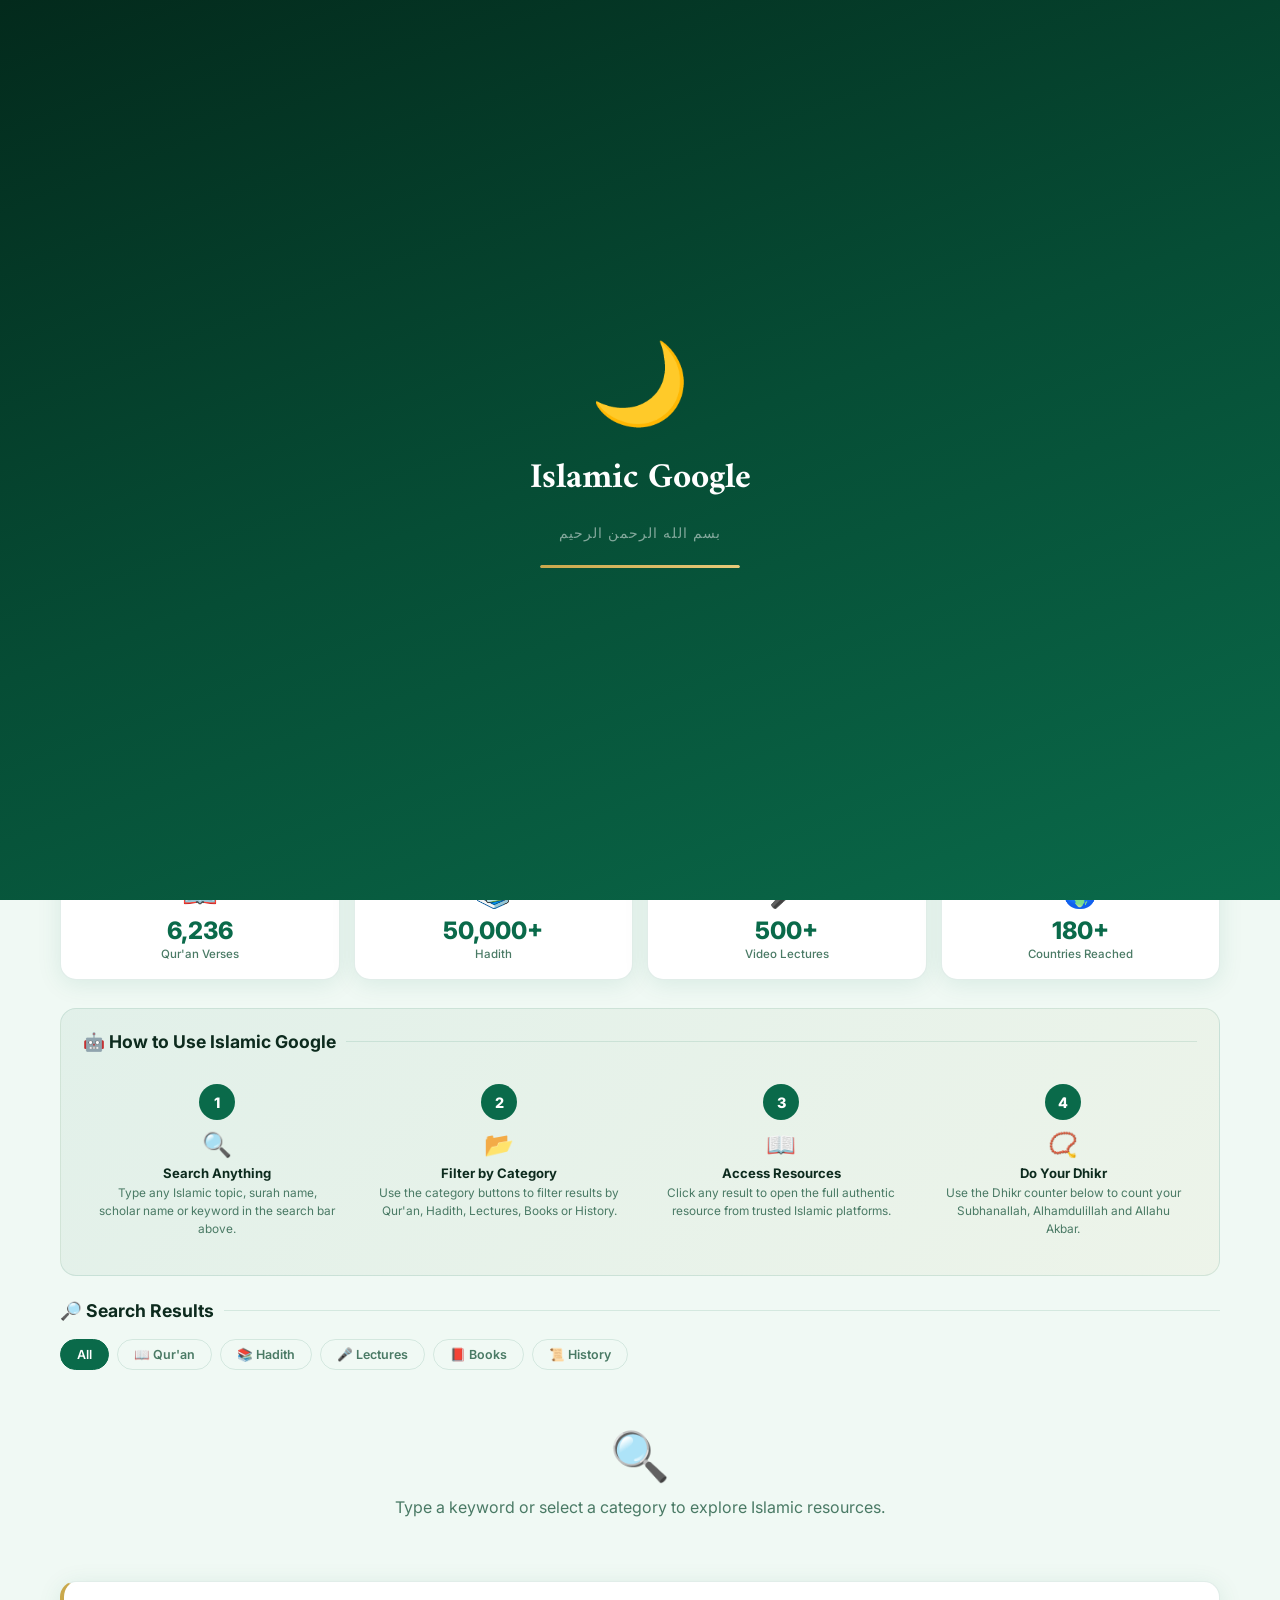
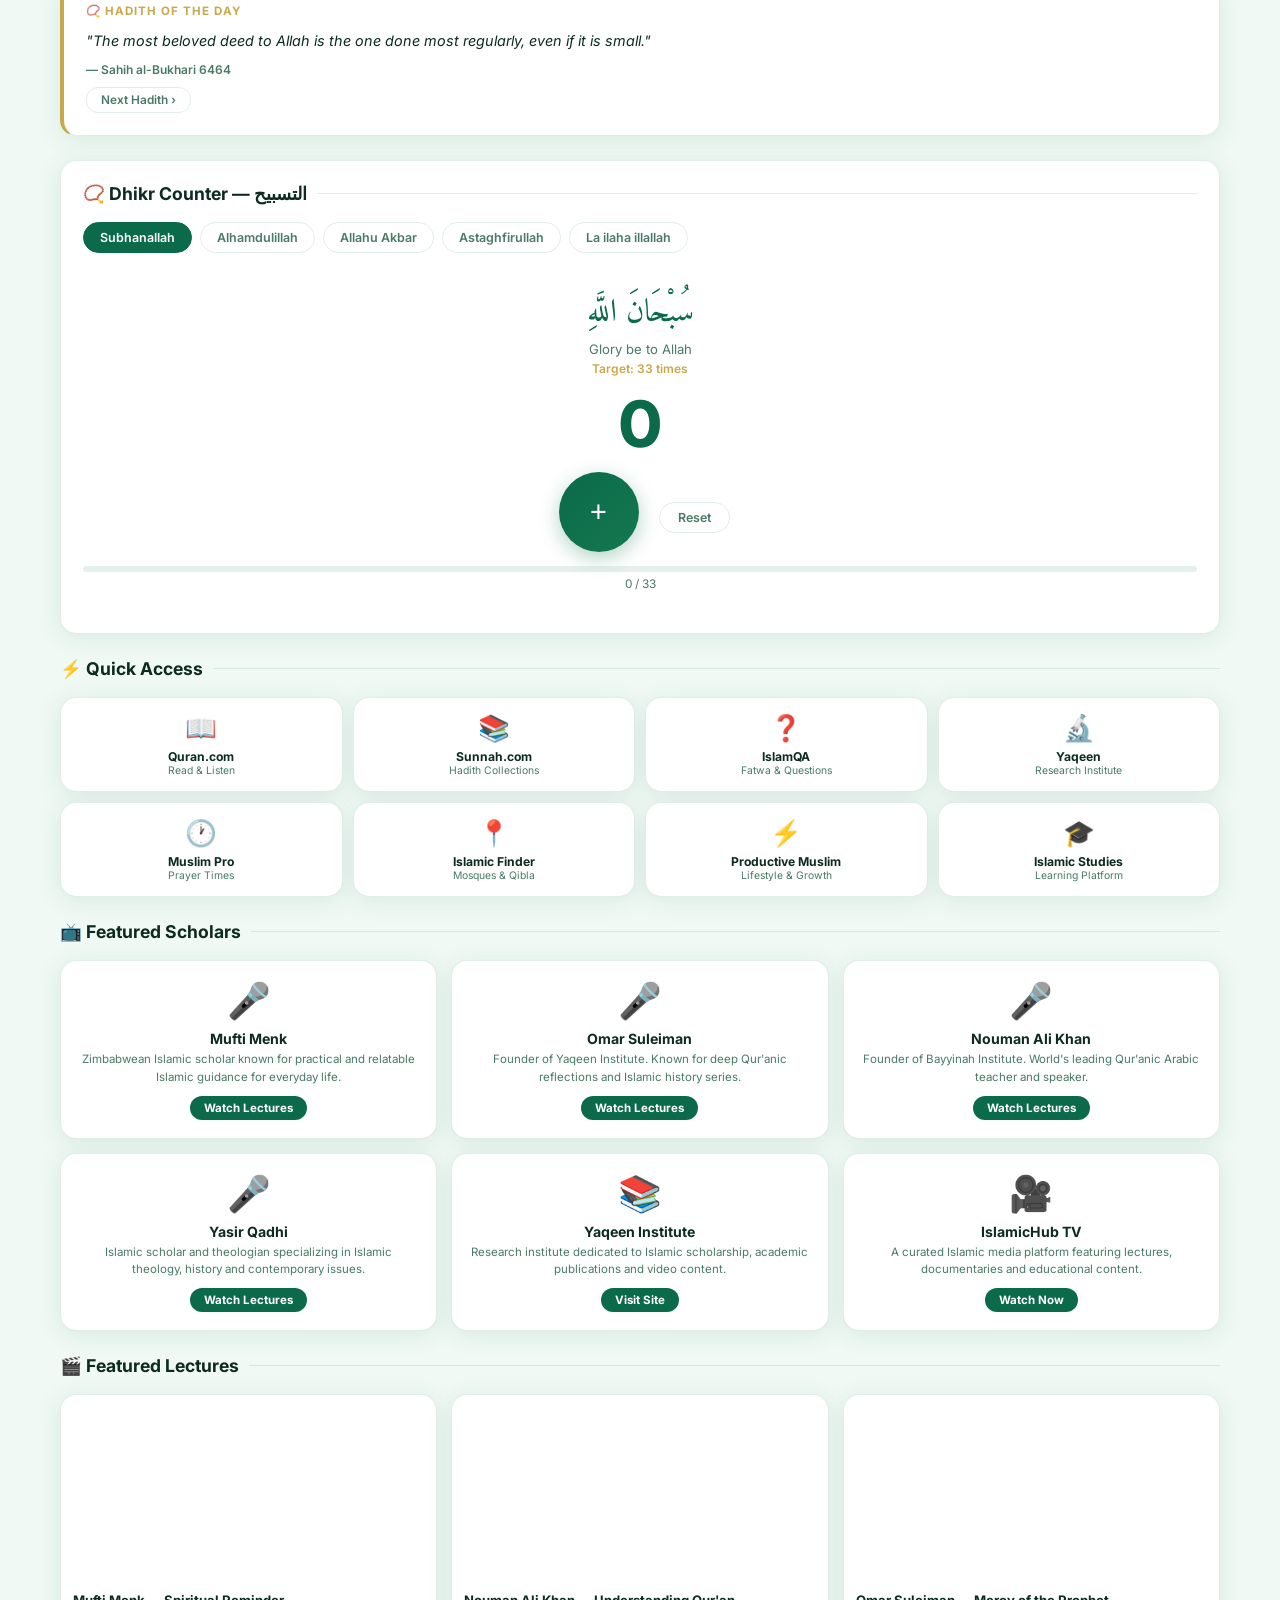
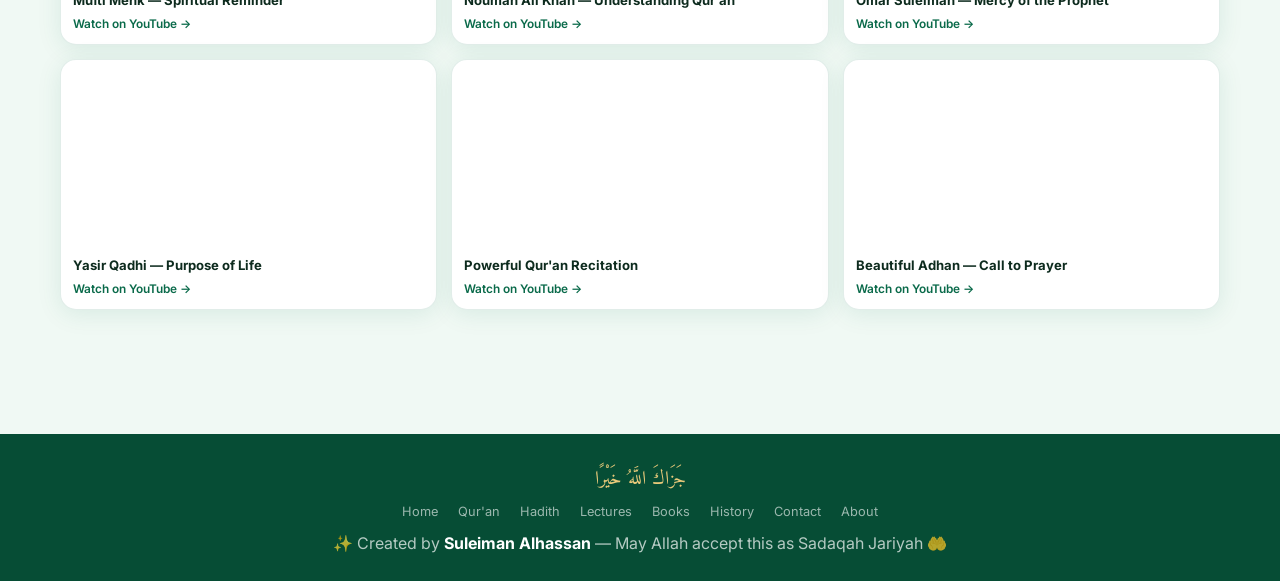
==== index.html @ 16d264bc "Add files via upload" ====
<!DOCTYPE html>
<html lang="en">
<head>
  <meta charset="UTF-8"/>
  <meta name="viewport" content="width=device-width,initial-scale=1"/>
  <title>Islamic Google — Gateway to Islamic Knowledge</title>
  <meta name="description" content="Your premium Islamic search engine. Search Qur'an, Hadith, lectures, books and authentic Islamic resources. Daily Ayah, Dhikr counter and prayer times."/>
  <meta property="og:title" content="Islamic Google — Gateway to Islamic Knowledge"/>
  <meta property="og:description" content="Premium Islamic search engine — Qur'an, Hadith, Lectures, Books, Daily Ayah & Dhikr Counter."/>
  <meta property="og:type" content="website"/>
  <meta name="theme-color" content="#0a6a4a"/>
  <link rel="manifest" href="manifest.json"/>
  <link rel="stylesheet" href="styles.css"/>
  <link rel="stylesheet" href="https://cdnjs.cloudflare.com/ajax/libs/font-awesome/6.5.0/css/all.min.css"/>
</head>
<body>

<!-- SPLASH -->
<div id="splash">
  <div class="splash-moon">🌙</div>
  <div class="splash-title">Islamic Google</div>
  <div class="splash-sub">بسم الله الرحمن الرحيم</div>
  <div class="splash-bar"><div class="splash-fill"></div></div>
</div>

<div id="toasts"></div>

<!-- HEADER -->
<header class="site-header">
  <div class="header-inner">
    <a href="index.html" class="brand">
      <div class="brand-logo">🕌</div>
      <div class="brand-text">
        <h1>Islamic Google</h1>
        <p>Gateway to Islamic Knowledge</p>
      </div>
    </a>
    <div class="header-search">
      <input type="text" id="header-search-input" placeholder="Search Qur'an, Hadith, lectures…" />
      <button class="srch-btn" onclick="triggerSearch()"><i class="fas fa-search"></i></button>
    </div>
    <nav class="header-nav">
      <a href="index.html" class="active">Home</a>
      <a href="quran.html">Qur'an</a>
      <a href="hadith.html">Hadith</a>
      <a href="lectures.html">Lectures</a>
      <a href="books.html">Books</a>
      <a href="history.html">History</a>
      <a href="contact.html">Contact</a>
    </nav>
    <button class="menu-toggle" onclick="toggleMenu()" aria-label="Menu"><i class="fas fa-bars"></i></button>
  </div>
  <nav class="mobile-nav" id="mobile-nav">
    <a href="index.html">🏠 Home</a>
    <a href="quran.html">📖 Qur'an</a>
    <a href="hadith.html">📚 Hadith</a>
    <a href="lectures.html">🎤 Lectures</a>
    <a href="books.html">📕 Books</a>
    <a href="history.html">📜 History</a>
    <a href="contact.html">✉️ Contact</a>
  </nav>
</header>

<!-- HERO -->
<section class="hero">
  <div class="hero-arabic">بِسْمِ اللَّهِ الرَّحْمَنِ الرَّحِيمِ</div>
  <h2>🔍 Islamic Google</h2>
  <p>Your complete gateway to authentic Islamic knowledge. Search Qur'an, Hadith, lectures and trusted resources.</p>
  <div class="hero-search">
    <input type="text" id="hero-search-input" placeholder="Search Islamic knowledge…" />
    <button onclick="triggerSearch()">Search 🔍</button>
  </div>
  <div class="hero-stats">
    <div class="hs-item"><div class="hs-num">6,000+</div><div class="hs-label">Qur'an Verses</div></div>
    <div class="hs-item"><div class="hs-num">50K+</div><div class="hs-label">Hadiths</div></div>
    <div class="hs-item"><div class="hs-num">500+</div><div class="hs-label">Lectures</div></div>
    <div class="hs-item"><div class="hs-num">8+</div><div class="hs-label">Scholars</div></div>
  </div>
</section>

<!-- MAIN -->
<main class="page-main">

  <!-- DAILY REMINDER BANNER -->
  <div class="reminder-banner" id="reminder-banner">
    <div class="rb-icon">🔔</div>
    <div class="rb-text">
      <h4>Enable Daily Islamic Reminders</h4>
      <p>Receive a daily Ayah, Hadith and prayer time reminder on your device.</p>
    </div>
    <button class="rb-btn" onclick="requestNotifications()">Enable Now</button>
  </div>

  <!-- DAILY AYAH -->
  <div class="daily-ayah">
    <div class="da-label">🌟 Verse of the Day</div>
    <div class="da-arabic" id="da-arabic">وَمَن يَتَوَكَّلْ عَلَى اللَّهِ فَهُوَ حَسْبُهُ</div>
    <div class="da-english" id="da-english">"And whoever relies upon Allah — then He is sufficient for him."</div>
    <div class="da-ref" id="da-ref">Qur'an 65:3</div>
    <button class="da-next" onclick="nextAyah()">Next Verse ›</button>
  </div>

  <!-- STATS -->
  <div class="section-title"><h2>📊 Portal Statistics</h2><div class="stline"></div></div>
  <div class="stats-grid">
    <div class="stat-card"><div class="stat-icon">📖</div><div class="stat-num">6,236</div><div class="stat-label">Qur'an Verses</div></div>
    <div class="stat-card"><div class="stat-icon">📚</div><div class="stat-num">50,000+</div><div class="stat-label">Hadith</div></div>
    <div class="stat-card"><div class="stat-icon">🎤</div><div class="stat-num">500+</div><div class="stat-label">Video Lectures</div></div>
    <div class="stat-card"><div class="stat-icon">🌍</div><div class="stat-num">180+</div><div class="stat-label">Countries Reached</div></div>
  </div>

  <!-- HOW TO USE GUIDE -->
  <div class="guide-section">
    <div class="section-title"><h2>🤖 How to Use Islamic Google</h2><div class="stline"></div></div>
    <div class="guide-steps">
      <div class="guide-step">
        <div class="gs-num">1</div>
        <div class="gs-icon">🔍</div>
        <div class="gs-title">Search Anything</div>
        <div class="gs-desc">Type any Islamic topic, surah name, scholar name or keyword in the search bar above.</div>
      </div>
      <div class="guide-step">
        <div class="gs-num">2</div>
        <div class="gs-icon">📂</div>
        <div class="gs-title">Filter by Category</div>
        <div class="gs-desc">Use the category buttons to filter results by Qur'an, Hadith, Lectures, Books or History.</div>
      </div>
      <div class="guide-step">
        <div class="gs-num">3</div>
        <div class="gs-icon">📖</div>
        <div class="gs-title">Access Resources</div>
        <div class="gs-desc">Click any result to open the full authentic resource from trusted Islamic platforms.</div>
      </div>
      <div class="guide-step">
        <div class="gs-num">4</div>
        <div class="gs-icon">📿</div>
        <div class="gs-title">Do Your Dhikr</div>
        <div class="gs-desc">Use the Dhikr counter below to count your Subhanallah, Alhamdulillah and Allahu Akbar.</div>
      </div>
    </div>
  </div>

  <!-- SEARCH SECTION -->
  <div class="search-section" id="search-section">
    <div class="section-title"><h2>🔎 Search Results</h2><div class="stline"></div></div>
    <div class="search-filters">
      <button class="sf-btn active" onclick="filterCat('all',this)">All</button>
      <button class="sf-btn" onclick="filterCat('Qur\'an',this)">📖 Qur'an</button>
      <button class="sf-btn" onclick="filterCat('Hadith',this)">📚 Hadith</button>
      <button class="sf-btn" onclick="filterCat('Lecture',this)">🎤 Lectures</button>
      <button class="sf-btn" onclick="filterCat('Book',this)">📕 Books</button>
      <button class="sf-btn" onclick="filterCat('History',this)">📜 History</button>
    </div>
    <div id="results-container">
      <div class="no-results">
        <div class="nr-icon">🔍</div>
        <p>Type a keyword or select a category to explore Islamic resources.</p>
      </div>
    </div>
  </div>

  <!-- HADITH OF THE DAY -->
  <div class="hadith-of-day">
    <div class="hod-label">📿 Hadith of the Day</div>
    <div class="hod-text" id="hod-text">"The best of you are those who learn the Qur'an and teach it."</div>
    <div class="hod-source" id="hod-source">— Sahih al-Bukhari 5027</div>
    <button class="hod-next" onclick="nextHadith()">Next Hadith ›</button>
  </div>

  <!-- DHIKR COUNTER -->
  <div class="dhikr-section">
    <div class="section-title"><h2>📿 Dhikr Counter — التسبيح</h2><div class="stline"></div></div>
    <div class="dhikr-tabs">
      <button class="dtab active" onclick="setDhikr(this,'subhanallah')">Subhanallah</button>
      <button class="dtab" onclick="setDhikr(this,'alhamdulillah')">Alhamdulillah</button>
      <button class="dtab" onclick="setDhikr(this,'allahuakbar')">Allahu Akbar</button>
      <button class="dtab" onclick="setDhikr(this,'astaghfirullah')">Astaghfirullah</button>
      <button class="dtab" onclick="setDhikr(this,'lailahaillallah')">La ilaha illallah</button>
    </div>
    <div class="dhikr-display">
      <div class="dhikr-arabic" id="dhikr-arabic">سُبْحَانَ اللَّهِ</div>
      <div class="dhikr-meaning" id="dhikr-meaning">Glory be to Allah</div>
      <div class="dhikr-target" id="dhikr-target">Target: 33 times</div>
      <div class="dhikr-count" id="dhikr-count">0</div>
      <div>
        <button class="dhikr-btn" onclick="countDhikr()">+</button>
        <button class="dhikr-reset" onclick="resetDhikr()">Reset</button>
      </div>
      <div class="dhikr-progress">
        <div class="dp-bar"><div class="dp-fill" id="dp-fill" style="width:0%"></div></div>
        <div class="dp-text" id="dp-text">0 / 33</div>
      </div>
    </div>
  </div>

  <!-- QUICK LINKS -->
  <div class="section-title"><h2>⚡ Quick Access</h2><div class="stline"></div></div>
  <div class="quick-links">
    <a href="https://quran.com" target="_blank" class="ql-card">
      <div class="ql-icon">📖</div><div class="ql-name">Quran.com</div><div class="ql-sub">Read & Listen</div>
    </a>
    <a href="https://sunnah.com" target="_blank" class="ql-card">
      <div class="ql-icon">📚</div><div class="ql-name">Sunnah.com</div><div class="ql-sub">Hadith Collections</div>
    </a>
    <a href="https://islamqa.info" target="_blank" class="ql-card">
      <div class="ql-icon">❓</div><div class="ql-name">IslamQA</div><div class="ql-sub">Fatwa & Questions</div>
    </a>
    <a href="https://yaqeeninstitute.org" target="_blank" class="ql-card">
      <div class="ql-icon">🔬</div><div class="ql-name">Yaqeen</div><div class="ql-sub">Research Institute</div>
    </a>
    <a href="https://muslimpro.com" target="_blank" class="ql-card">
      <div class="ql-icon">🕐</div><div class="ql-name">Muslim Pro</div><div class="ql-sub">Prayer Times</div>
    </a>
    <a href="https://islamicfinder.org" target="_blank" class="ql-card">
      <div class="ql-icon">📍</div><div class="ql-name">Islamic Finder</div><div class="ql-sub">Mosques & Qibla</div>
    </a>
    <a href="https://productivemuslim.com" target="_blank" class="ql-card">
      <div class="ql-icon">⚡</div><div class="ql-name">Productive Muslim</div><div class="ql-sub">Lifestyle & Growth</div>
    </a>
    <a href="https://islamicstudies.info" target="_blank" class="ql-card">
      <div class="ql-icon">🎓</div><div class="ql-name">Islamic Studies</div><div class="ql-sub">Learning Platform</div>
    </a>
  </div>

  <!-- FEATURED SCHOLARS -->
  <div class="section-title"><h2>📺 Featured Scholars</h2><div class="stline"></div></div>
  <div class="scholars-grid">
    <div class="scholar-card">
      <div class="sc-avatar">🎤</div>
      <div class="sc-name">Mufti Menk</div>
      <div class="sc-desc">Zimbabwean Islamic scholar known for practical and relatable Islamic guidance for everyday life.</div>
      <a href="https://www.youtube.com/@muftimenk" target="_blank" class="sc-link">Watch Lectures</a>
    </div>
    <div class="scholar-card">
      <div class="sc-avatar">🎤</div>
      <div class="sc-name">Omar Suleiman</div>
      <div class="sc-desc">Founder of Yaqeen Institute. Known for deep Qur'anic reflections and Islamic history series.</div>
      <a href="https://www.youtube.com/@OmarSuleimanOfficial" target="_blank" class="sc-link">Watch Lectures</a>
    </div>
    <div class="scholar-card">
      <div class="sc-avatar">🎤</div>
      <div class="sc-name">Nouman Ali Khan</div>
      <div class="sc-desc">Founder of Bayyinah Institute. World's leading Qur'anic Arabic teacher and speaker.</div>
      <a href="https://www.youtube.com/@bayyinah" target="_blank" class="sc-link">Watch Lectures</a>
    </div>
    <div class="scholar-card">
      <div class="sc-avatar">🎤</div>
      <div class="sc-name">Yasir Qadhi</div>
      <div class="sc-desc">Islamic scholar and theologian specializing in Islamic theology, history and contemporary issues.</div>
      <a href="https://www.youtube.com/@YasirQadhi" target="_blank" class="sc-link">Watch Lectures</a>
    </div>
    <div class="scholar-card">
      <div class="sc-avatar">📚</div>
      <div class="sc-name">Yaqeen Institute</div>
      <div class="sc-desc">Research institute dedicated to Islamic scholarship, academic publications and video content.</div>
      <a href="https://yaqeeninstitute.org" target="_blank" class="sc-link">Visit Site</a>
    </div>
    <div class="scholar-card">
      <div class="sc-avatar">🎥</div>
      <div class="sc-name">IslamicHub TV</div>
      <div class="sc-desc">A curated Islamic media platform featuring lectures, documentaries and educational content.</div>
      <a href="https://www.youtube.com/@IslamicHubTV" target="_blank" class="sc-link">Watch Now</a>
    </div>
  </div>

  <!-- VIDEO LECTURES -->
  <div class="section-title"><h2>🎬 Featured Lectures</h2><div class="stline"></div></div>
  <div class="video-section-grid">
    <div class="video-card">
      <iframe src="https://www.youtube.com/embed/m9xcwWBwXkc?modestbranding=1&rel=0" allowfullscreen loading="lazy"></iframe>
      <div class="video-card-info">
        <h4>Mufti Menk — Spiritual Reminder</h4>
        <a href="https://www.youtube.com/watch?v=m9xcwWBwXkc" target="_blank">Watch on YouTube →</a>
      </div>
    </div>
    <div class="video-card">
      <iframe src="https://www.youtube.com/embed/_7WjdRTCv6I?modestbranding=1&rel=0" allowfullscreen loading="lazy"></iframe>
      <div class="video-card-info">
        <h4>Nouman Ali Khan — Understanding Qur'an</h4>
        <a href="https://www.youtube.com/watch?v=_7WjdRTCv6I" target="_blank">Watch on YouTube →</a>
      </div>
    </div>
    <div class="video-card">
      <iframe src="https://www.youtube.com/embed/1UJk3GXyQK0?modestbranding=1&rel=0" allowfullscreen loading="lazy"></iframe>
      <div class="video-card-info">
        <h4>Omar Suleiman — Mercy of the Prophet</h4>
        <a href="https://www.youtube.com/watch?v=1UJk3GXyQK0" target="_blank">Watch on YouTube →</a>
      </div>
    </div>
    <div class="video-card">
      <iframe src="https://www.youtube.com/embed/1Ev5wfKnAsM?modestbranding=1&rel=0" allowfullscreen loading="lazy"></iframe>
      <div class="video-card-info">
        <h4>Yasir Qadhi — Purpose of Life</h4>
        <a href="https://www.youtube.com/watch?v=1Ev5wfKnAsM" target="_blank">Watch on YouTube →</a>
      </div>
    </div>
    <div class="video-card">
      <iframe src="https://www.youtube.com/embed/q6q6dAKRhP0?modestbranding=1&rel=0" allowfullscreen loading="lazy"></iframe>
      <div class="video-card-info">
        <h4>Powerful Qur'an Recitation</h4>
        <a href="https://www.youtube.com/watch?v=q6q6dAKRhP0" target="_blank">Watch on YouTube →</a>
      </div>
    </div>
    <div class="video-card">
      <iframe src="https://www.youtube.com/embed/Qk2mhKRF3XY?modestbranding=1&rel=0" allowfullscreen loading="lazy"></iframe>
      <div class="video-card-info">
        <h4>Beautiful Adhan — Call to Prayer</h4>
        <a href="https://www.youtube.com/watch?v=Qk2mhKRF3XY" target="_blank">Watch on YouTube →</a>
      </div>
    </div>
  </div>

</main>

<!-- FOOTER -->
<footer class="site-footer">
  <div class="footer-arabic">جَزَاكَ اللَّهُ خَيْرًا</div>
  <div class="footer-links">
    <a href="index.html">Home</a>
    <a href="quran.html">Qur'an</a>
    <a href="hadith.html">Hadith</a>
    <a href="lectures.html">Lectures</a>
    <a href="books.html">Books</a>
    <a href="history.html">History</a>
    <a href="contact.html">Contact</a>
    <a href="about.html">About</a>
  </div>
  <p>✨ Created by <strong>Suleiman Alhassan</strong> — May Allah accept this as Sadaqah Jariyah 🤲</p>
</footer>

<script src="search.js"></script>
<script src="app.js"></script>
</body>
</html>
---- styles.css ----
/* ============================================================
   ISLAMIC GOOGLE — Premium v2
   Powered by Suleiman Alhassan
============================================================ */
@import url('https://fonts.googleapis.com/css2?family=Inter:wght@300;400;500;600;700;800&family=Amiri:wght@400;700&display=swap');

:root {
  --green:#0a6a4a;
  --green2:#157850;
  --green3:#064d35;
  --gold:#c9a84c;
  --gold2:#e8c97a;
  --bg:#f0f9f4;
  --card:#ffffff;
  --border:rgba(10,106,74,.12);
  --text:#0d2b1e;
  --dim:#4a7a65;
  --r:16px;
  --sh:0 4px 24px rgba(10,106,74,.10);
}

*{box-sizing:border-box;margin:0;padding:0;}
html{scroll-behavior:smooth;}
body{font-family:'Inter',sans-serif;background:var(--bg);color:var(--text);min-height:100vh;overflow-x:hidden;}

/* ── SCROLLBAR ── */
::-webkit-scrollbar{width:6px;}
::-webkit-scrollbar-track{background:var(--bg);}
::-webkit-scrollbar-thumb{background:var(--green);border-radius:3px;}

/* ── SPLASH ── */
#splash{position:fixed;inset:0;z-index:9999;
  background:linear-gradient(160deg,#032a1c,#064d35,#0a6a4a);
  display:flex;flex-direction:column;align-items:center;justify-content:center;gap:16px;
  transition:opacity .8s,transform .8s;}
#splash.out{opacity:0;transform:scale(1.04);pointer-events:none;}
.splash-moon{font-size:5rem;animation:moonrise 1.2s ease-out;}
@keyframes moonrise{from{transform:translateY(40px);opacity:0}to{transform:none;opacity:1}}
.splash-title{font-family:'Amiri',serif;font-size:2.2rem;color:#fff;font-weight:700;}
.splash-sub{color:rgba(255,255,255,.5);font-size:.85rem;letter-spacing:1px;}
.splash-bar{width:200px;height:3px;background:rgba(255,255,255,.15);border-radius:2px;overflow:hidden;margin-top:8px;}
.splash-fill{height:100%;width:0;background:linear-gradient(90deg,var(--gold),var(--gold2));border-radius:2px;animation:sload 2.4s ease forwards;}
@keyframes sload{to{width:100%;}}

/* ── TOASTS ── */
#toasts{position:fixed;bottom:20px;right:16px;z-index:5000;display:flex;flex-direction:column;gap:8px;}
.toast{padding:10px 16px;border-radius:12px;color:#fff;font-size:.82rem;font-weight:600;
  display:flex;align-items:center;gap:8px;box-shadow:0 4px 20px rgba(0,0,0,.2);
  animation:tin .3s cubic-bezier(.175,.885,.32,1.275);}
@keyframes tin{from{opacity:0;transform:translateX(40px)}to{opacity:1;transform:none}}
.toast-success{background:#0a6a4a;}.toast-error{background:#e53935;}
.toast-info{background:#1565c0;}.toast-gold{background:linear-gradient(135deg,#b8860b,#c9a84c);}

/* ── HEADER ── */
.site-header{background:linear-gradient(135deg,var(--green3),var(--green));
  padding:0;position:sticky;top:0;z-index:200;
  box-shadow:0 2px 20px rgba(0,0,0,.2);}
.header-inner{max-width:1200px;margin:0 auto;padding:0 20px;
  display:flex;align-items:center;gap:16px;height:68px;}
.brand{display:flex;align-items:center;gap:12px;text-decoration:none;}
.brand-logo{width:42px;height:42px;border-radius:12px;
  background:rgba(255,255,255,.15);display:flex;align-items:center;justify-content:center;font-size:1.4rem;}
.brand-text h1{font-family:'Amiri',serif;font-size:1.25rem;color:#fff;font-weight:700;line-height:1;}
.brand-text p{font-size:.68rem;color:rgba(255,255,255,.6);letter-spacing:.5px;}
.header-search{flex:1;max-width:480px;margin:0 auto;position:relative;}
.header-search input{width:100%;padding:10px 44px 10px 16px;border-radius:24px;border:none;
  background:rgba(255,255,255,.15);color:#fff;font-family:'Inter',sans-serif;font-size:.88rem;
  outline:none;transition:background .2s;}
.header-search input::placeholder{color:rgba(255,255,255,.55);}
.header-search input:focus{background:rgba(255,255,255,.22);}
.header-search .srch-btn{position:absolute;right:10px;top:50%;transform:translateY(-50%);
  background:transparent;border:none;color:rgba(255,255,255,.8);cursor:pointer;font-size:1rem;}
.header-nav{display:flex;align-items:center;gap:4px;margin-left:auto;}
.header-nav a{color:rgba(255,255,255,.8);text-decoration:none;font-size:.78rem;font-weight:500;
  padding:6px 10px;border-radius:8px;transition:all .2s;white-space:nowrap;}
.header-nav a:hover,.header-nav a.active{background:rgba(255,255,255,.15);color:#fff;}
.menu-toggle{display:none;background:transparent;border:none;color:#fff;font-size:1.3rem;cursor:pointer;padding:6px;}

/* ── MOBILE NAV ── */
.mobile-nav{display:none;background:var(--green3);padding:12px 20px;flex-direction:column;gap:4px;
  border-top:1px solid rgba(255,255,255,.1);}
.mobile-nav.open{display:flex;}
.mobile-nav a{color:rgba(255,255,255,.85);text-decoration:none;font-size:.9rem;
  padding:10px 14px;border-radius:10px;transition:background .2s;}
.mobile-nav a:hover{background:rgba(255,255,255,.1);}

/* ── HERO ── */
.hero{background:linear-gradient(160deg,var(--green3) 0%,var(--green) 50%,var(--green2) 100%);
  padding:52px 20px 40px;text-align:center;position:relative;overflow:hidden;}
.hero::before{content:'';position:absolute;inset:0;
  background:radial-gradient(ellipse at 50% 100%,rgba(201,168,76,.12),transparent 60%);pointer-events:none;}
.hero-arabic{font-family:'Amiri',serif;font-size:1.6rem;color:rgba(255,255,255,.6);
  margin-bottom:8px;direction:rtl;}
.hero h2{font-family:'Amiri',serif;font-size:2.4rem;color:#fff;font-weight:700;margin-bottom:10px;line-height:1.2;}
.hero p{color:rgba(255,255,255,.65);font-size:.95rem;max-width:520px;margin:0 auto 28px;}
.hero-search{display:flex;max-width:560px;margin:0 auto;
  background:#fff;border-radius:28px;overflow:hidden;
  box-shadow:0 8px 32px rgba(0,0,0,.2);}
.hero-search input{flex:1;padding:14px 20px;border:none;outline:none;font-family:'Inter',sans-serif;font-size:.95rem;}
.hero-search button{padding:14px 24px;background:var(--green);color:#fff;border:none;cursor:pointer;
  font-family:'Inter',sans-serif;font-weight:700;font-size:.9rem;transition:background .2s;}
.hero-search button:hover{background:var(--green2);}
.hero-stats{display:flex;justify-content:center;gap:32px;margin-top:32px;flex-wrap:wrap;}
.hs-item{text-align:center;}
.hs-num{font-size:1.6rem;font-weight:800;color:#fff;}
.hs-label{font-size:.72rem;color:rgba(255,255,255,.55);text-transform:uppercase;letter-spacing:.5px;}

/* ── MAIN LAYOUT ── */
.page-main{max-width:1200px;margin:0 auto;padding:28px 20px 60px;}

/* ── SECTION TITLES ── */
.section-title{display:flex;align-items:center;gap:10px;margin-bottom:18px;}
.section-title h2{font-size:1.1rem;font-weight:700;color:var(--text);}
.section-title .stline{flex:1;height:1px;background:var(--border);}

/* ── STATS GRID ── */
.stats-grid{display:grid;grid-template-columns:repeat(4,1fr);gap:14px;margin-bottom:28px;}
.stat-card{background:var(--card);border:1px solid var(--border);border-radius:var(--r);
  padding:18px;text-align:center;box-shadow:var(--sh);transition:transform .2s;}
.stat-card:hover{transform:translateY(-3px);}
.stat-icon{font-size:1.8rem;margin-bottom:6px;}
.stat-num{font-size:1.5rem;font-weight:800;color:var(--green);}
.stat-label{font-size:.72rem;color:var(--dim);font-weight:500;margin-top:2px;}

/* ── DAILY AYAH ── */
.daily-ayah{background:linear-gradient(135deg,var(--green3),var(--green));
  border-radius:var(--r);padding:24px 28px;margin-bottom:24px;
  position:relative;overflow:hidden;}
.daily-ayah::before{content:'☪';position:absolute;right:20px;top:10px;
  font-size:5rem;color:rgba(255,255,255,.06);}
.da-label{font-size:.72rem;color:var(--gold2);font-weight:700;text-transform:uppercase;
  letter-spacing:1px;margin-bottom:8px;}
.da-arabic{font-family:'Amiri',serif;font-size:1.4rem;color:#fff;direction:rtl;
  text-align:right;line-height:1.8;margin-bottom:10px;}
.da-english{font-size:.88rem;color:rgba(255,255,255,.8);line-height:1.7;margin-bottom:8px;font-style:italic;}
.da-ref{font-size:.75rem;color:var(--gold2);font-weight:600;}
.da-next{background:rgba(255,255,255,.12);border:1px solid rgba(255,255,255,.2);color:#fff;
  padding:6px 14px;border-radius:20px;font-size:.76rem;font-weight:600;cursor:pointer;margin-top:12px;
  transition:background .2s;}
.da-next:hover{background:rgba(255,255,255,.2);}

/* ── DHIKR COUNTER ── */
.dhikr-section{background:var(--card);border:1px solid var(--border);
  border-radius:var(--r);padding:22px;margin-bottom:24px;box-shadow:var(--sh);}
.dhikr-tabs{display:flex;gap:8px;margin-bottom:18px;flex-wrap:wrap;}
.dtab{padding:7px 16px;border-radius:20px;border:1.5px solid var(--border);
  background:transparent;font-family:'Inter',sans-serif;font-size:.78rem;font-weight:600;
  color:var(--dim);cursor:pointer;transition:all .2s;}
.dtab.active{background:var(--green);border-color:var(--green);color:#fff;}
.dhikr-display{text-align:center;padding:20px 0;}
.dhikr-arabic{font-family:'Amiri',serif;font-size:2rem;color:var(--green);
  direction:rtl;margin-bottom:6px;line-height:1.4;}
.dhikr-meaning{font-size:.82rem;color:var(--dim);margin-bottom:4px;}
.dhikr-target{font-size:.75rem;color:var(--gold);font-weight:600;margin-bottom:16px;}
.dhikr-count{font-size:4rem;font-weight:800;color:var(--green);
  line-height:1;margin-bottom:16px;transition:transform .15s;}
.dhikr-count.bump{transform:scale(1.15);}
.dhikr-btn{width:80px;height:80px;border-radius:50%;border:none;
  background:linear-gradient(135deg,var(--green),var(--green2));
  color:#fff;font-size:1.8rem;cursor:pointer;
  box-shadow:0 6px 20px rgba(10,106,74,.3);transition:all .15s;margin:0 8px;}
.dhikr-btn:hover{transform:scale(1.05);}
.dhikr-btn:active{transform:scale(.95);}
.dhikr-reset{padding:7px 18px;border-radius:20px;border:1.5px solid var(--border);
  background:transparent;color:var(--dim);font-family:'Inter',sans-serif;
  font-size:.78rem;font-weight:600;cursor:pointer;margin-left:8px;}
.dhikr-progress{margin-top:14px;}
.dp-bar{height:6px;background:rgba(10,106,74,.1);border-radius:3px;overflow:hidden;}
.dp-fill{height:100%;background:linear-gradient(90deg,var(--green),var(--gold));
  border-radius:3px;transition:width .3s;}
.dp-text{font-size:.74rem;color:var(--dim);margin-top:5px;text-align:center;}

/* ── VIDEO BACKGROUND SECTION ── */
.video-bg-section{border-radius:var(--r);overflow:hidden;margin-bottom:24px;position:relative;}
.video-bg-section video,.video-bg-section iframe{width:100%;border:none;display:block;border-radius:var(--r);}
.video-section-grid{display:grid;grid-template-columns:repeat(3,1fr);gap:14px;margin-bottom:24px;}
.video-card{background:var(--card);border:1px solid var(--border);
  border-radius:var(--r);overflow:hidden;box-shadow:var(--sh);transition:transform .2s;}
.video-card:hover{transform:translateY(-3px);}
.video-card iframe{width:100%;height:185px;border:none;display:block;}
.video-card-info{padding:12px;}
.video-card-info h4{font-size:.82rem;font-weight:700;margin-bottom:4px;color:var(--text);}
.video-card-info a{font-size:.74rem;color:var(--green);text-decoration:none;font-weight:600;}

/* ── SEARCH RESULTS ── */
.search-section{margin-bottom:24px;}
.search-filters{display:flex;gap:8px;flex-wrap:wrap;margin-bottom:16px;}
.sf-btn{padding:7px 16px;border-radius:20px;border:1.5px solid var(--border);
  background:transparent;font-family:'Inter',sans-serif;font-size:.78rem;font-weight:600;
  color:var(--dim);cursor:pointer;transition:all .2s;}
.sf-btn.active{background:var(--green);border-color:var(--green);color:#fff;}
#results-container{display:flex;flex-direction:column;gap:12px;}
.result-card{background:var(--card);border:1px solid var(--border);
  border-radius:var(--r);padding:18px;box-shadow:var(--sh);
  transition:transform .2s,box-shadow .2s;}
.result-card:hover{transform:translateY(-2px);box-shadow:0 8px 32px rgba(10,106,74,.12);}
.rc-type{display:inline-block;padding:3px 10px;border-radius:12px;font-size:.68rem;font-weight:700;
  background:rgba(10,106,74,.1);color:var(--green);margin-bottom:8px;}
.rc-title{font-size:.95rem;font-weight:700;margin-bottom:6px;color:var(--text);}
.rc-desc{font-size:.82rem;color:var(--dim);line-height:1.6;margin-bottom:10px;}
.rc-link{font-size:.78rem;color:var(--green);font-weight:700;text-decoration:none;}
.rc-link:hover{text-decoration:underline;}
.no-results{text-align:center;padding:40px;color:var(--dim);}
.no-results .nr-icon{font-size:3rem;margin-bottom:12px;}

/* ── SCHOLARS GRID ── */
.scholars-grid{display:grid;grid-template-columns:repeat(3,1fr);gap:14px;margin-bottom:24px;}
.scholar-card{background:var(--card);border:1px solid var(--border);
  border-radius:var(--r);padding:18px;text-align:center;box-shadow:var(--sh);
  transition:transform .2s;}
.scholar-card:hover{transform:translateY(-3px);}
.sc-avatar{font-size:2.2rem;margin-bottom:8px;}
.sc-name{font-size:.88rem;font-weight:700;color:var(--text);margin-bottom:4px;}
.sc-desc{font-size:.72rem;color:var(--dim);margin-bottom:10px;line-height:1.5;}
.sc-link{display:inline-block;padding:5px 14px;border-radius:12px;
  background:var(--green);color:#fff;font-size:.72rem;font-weight:700;
  text-decoration:none;transition:background .2s;}
.sc-link:hover{background:var(--green2);}

/* ── HOW TO USE (AI GUIDE) ── */
.guide-section{background:linear-gradient(135deg,rgba(10,106,74,.06),rgba(201,168,76,.06));
  border:1px solid var(--border);border-radius:var(--r);padding:22px;margin-bottom:24px;}
.guide-steps{display:grid;grid-template-columns:repeat(4,1fr);gap:14px;margin-top:16px;}
.guide-step{text-align:center;padding:14px;}
.gs-num{width:36px;height:36px;border-radius:50%;background:var(--green);color:#fff;
  font-weight:800;font-size:.9rem;display:flex;align-items:center;justify-content:center;margin:0 auto 10px;}
.gs-icon{font-size:1.5rem;margin-bottom:6px;}
.gs-title{font-size:.82rem;font-weight:700;margin-bottom:4px;}
.gs-desc{font-size:.74rem;color:var(--dim);line-height:1.5;}

/* ── REMINDER BANNER ── */
.reminder-banner{background:linear-gradient(135deg,var(--gold),var(--gold2));
  border-radius:var(--r);padding:18px 22px;margin-bottom:24px;
  display:flex;align-items:center;gap:14px;}
.rb-icon{font-size:2rem;flex-shrink:0;}
.rb-text h4{font-size:.9rem;font-weight:700;color:var(--text);margin-bottom:3px;}
.rb-text p{font-size:.78rem;color:rgba(0,0,0,.6);line-height:1.5;}
.rb-btn{margin-left:auto;flex-shrink:0;padding:8px 16px;border-radius:12px;
  background:rgba(0,0,0,.12);border:none;color:var(--text);font-family:'Inter',sans-serif;
  font-size:.78rem;font-weight:700;cursor:pointer;transition:background .2s;white-space:nowrap;}
.rb-btn:hover{background:rgba(0,0,0,.18);}

/* ── HADITH CARD ── */
.hadith-of-day{background:var(--card);border:1px solid var(--border);border-left:4px solid var(--gold);
  border-radius:var(--r);padding:22px;margin-bottom:24px;box-shadow:var(--sh);}
.hod-label{font-size:.72rem;color:var(--gold);font-weight:700;text-transform:uppercase;
  letter-spacing:1px;margin-bottom:10px;}
.hod-text{font-size:.9rem;color:var(--text);line-height:1.8;margin-bottom:8px;font-style:italic;}
.hod-source{font-size:.75rem;color:var(--dim);font-weight:600;}
.hod-next{background:transparent;border:1.5px solid var(--border);color:var(--dim);
  padding:5px 14px;border-radius:12px;font-family:'Inter',sans-serif;font-size:.74rem;
  font-weight:600;cursor:pointer;margin-top:10px;transition:all .2s;}
.hod-next:hover{border-color:var(--green);color:var(--green);}

/* ── QUICK LINKS ── */
.quick-links{display:grid;grid-template-columns:repeat(4,1fr);gap:10px;margin-bottom:24px;}
.ql-card{background:var(--card);border:1px solid var(--border);border-radius:var(--r);
  padding:14px;text-align:center;text-decoration:none;
  box-shadow:var(--sh);transition:all .2s;}
.ql-card:hover{transform:translateY(-2px);border-color:var(--green);}
.ql-icon{font-size:1.6rem;margin-bottom:6px;}
.ql-name{font-size:.76rem;font-weight:700;color:var(--text);}
.ql-sub{font-size:.65rem;color:var(--dim);}

/* ── PRAYER TIME WIDGET ── */
.prayer-widget{background:var(--card);border:1px solid var(--border);
  border-radius:var(--r);padding:20px;margin-bottom:24px;box-shadow:var(--sh);}
.prayer-grid{display:grid;grid-template-columns:repeat(5,1fr);gap:10px;margin-top:14px;}
.prayer-item{text-align:center;padding:10px;border-radius:10px;background:rgba(10,106,74,.04);}
.prayer-item.active{background:var(--green);color:#fff;}
.pi-name{font-size:.7rem;font-weight:700;margin-bottom:3px;}
.pi-time{font-size:.85rem;font-weight:800;}

/* ── FOOTER ── */
.site-footer{background:var(--green3);color:rgba(255,255,255,.7);
  text-align:center;padding:28px 20px;margin-top:40px;}
.site-footer strong{color:#fff;}
.footer-links{display:flex;justify-content:center;gap:20px;margin-bottom:14px;flex-wrap:wrap;}
.footer-links a{color:rgba(255,255,255,.6);text-decoration:none;font-size:.8rem;
  transition:color .2s;}
.footer-links a:hover{color:#fff;}
.footer-arabic{font-family:'Amiri',serif;font-size:1.2rem;color:var(--gold2);
  margin-bottom:8px;direction:rtl;}

/* ── RESPONSIVE ── */
@media(max-width:900px){
  .stats-grid{grid-template-columns:repeat(2,1fr);}
  .scholars-grid{grid-template-columns:repeat(2,1fr);}
  .video-section-grid{grid-template-columns:1fr 1fr;}
  .guide-steps{grid-template-columns:repeat(2,1fr);}
  .quick-links{grid-template-columns:repeat(2,1fr);}
  .prayer-grid{grid-template-columns:repeat(3,1fr);}
  .header-nav{display:none;}
  .menu-toggle{display:block;}
}
@media(max-width:600px){
  .stats-grid{grid-template-columns:repeat(2,1fr);}
  .scholars-grid{grid-template-columns:1fr 1fr;}
  .video-section-grid{grid-template-columns:1fr;}
  .guide-steps{grid-template-columns:1fr 1fr;}
  .quick-links{grid-template-columns:repeat(2,1fr);}
  .prayer-grid{grid-template-columns:repeat(3,1fr);}
  .hero h2{font-size:1.7rem;}
  .hero-stats{gap:16px;}
  .dhikr-arabic{font-size:1.5rem;}
  .dhikr-count{font-size:3rem;}
}
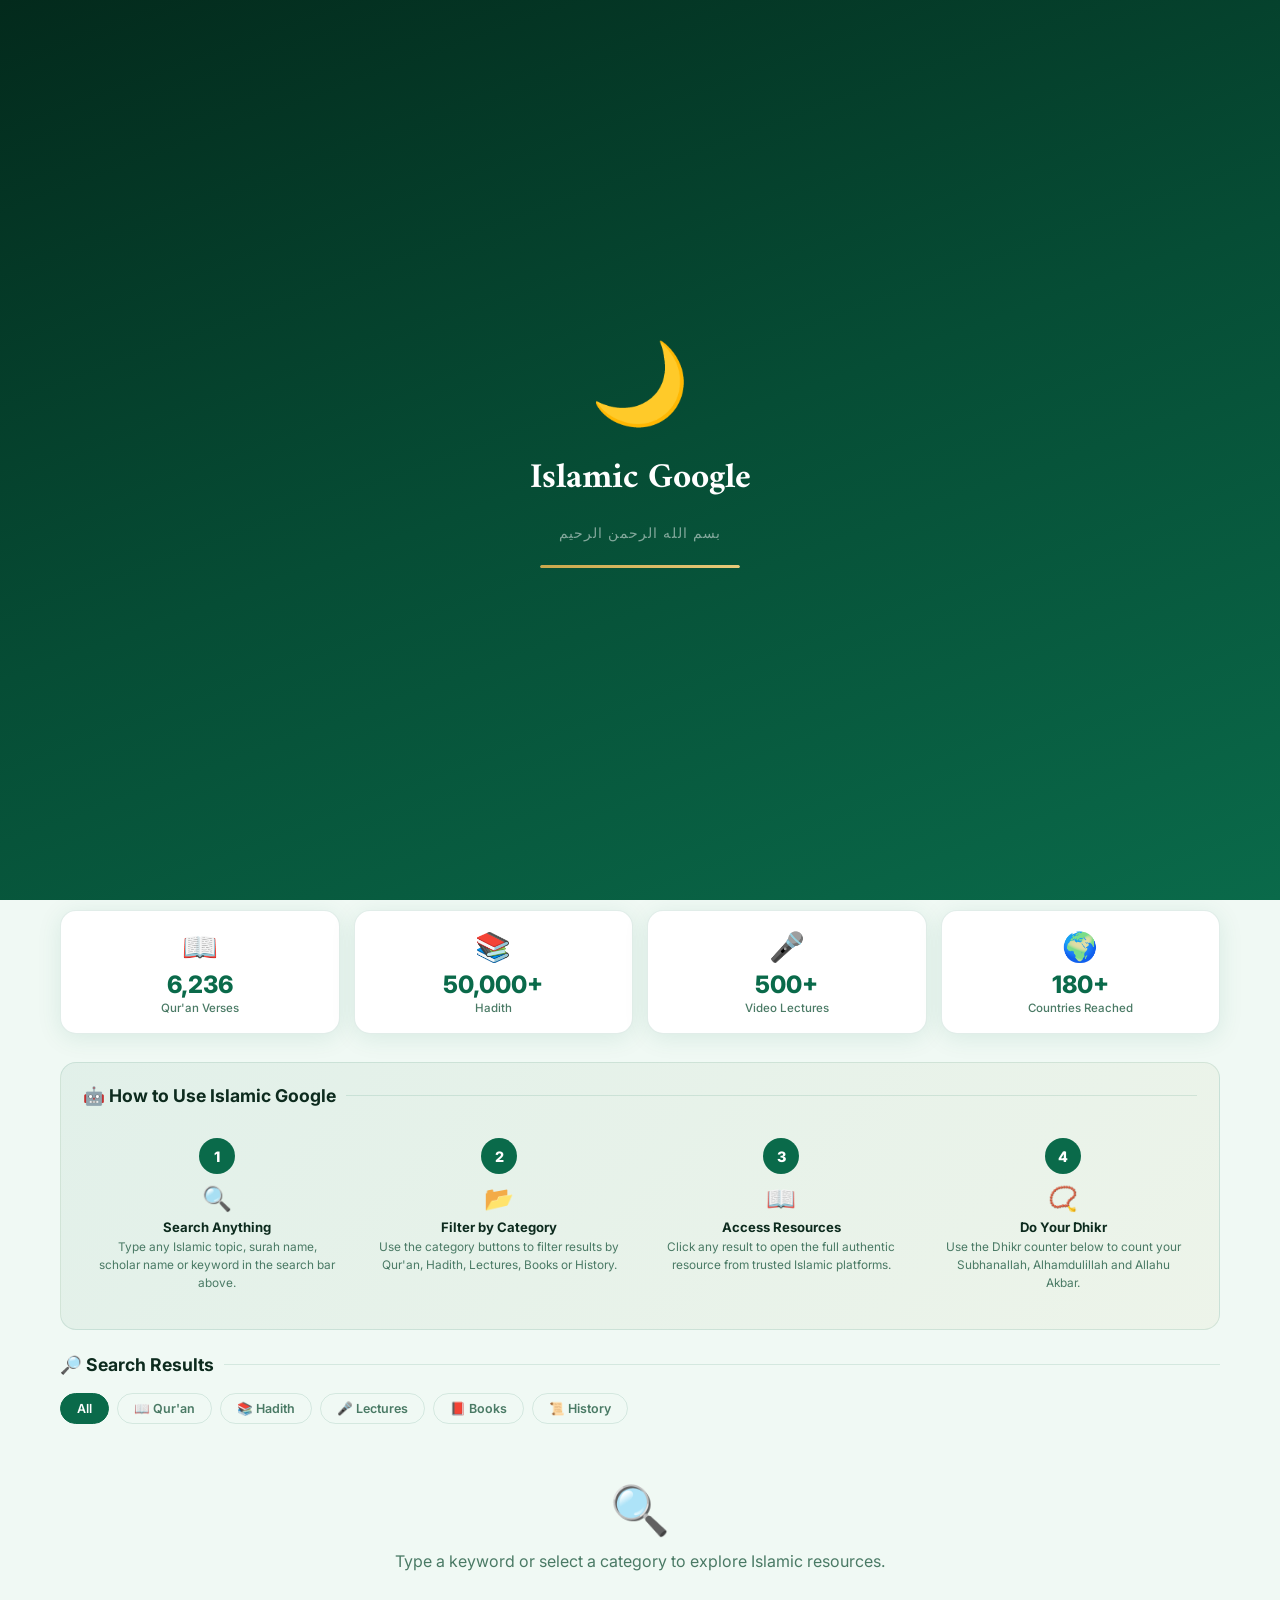
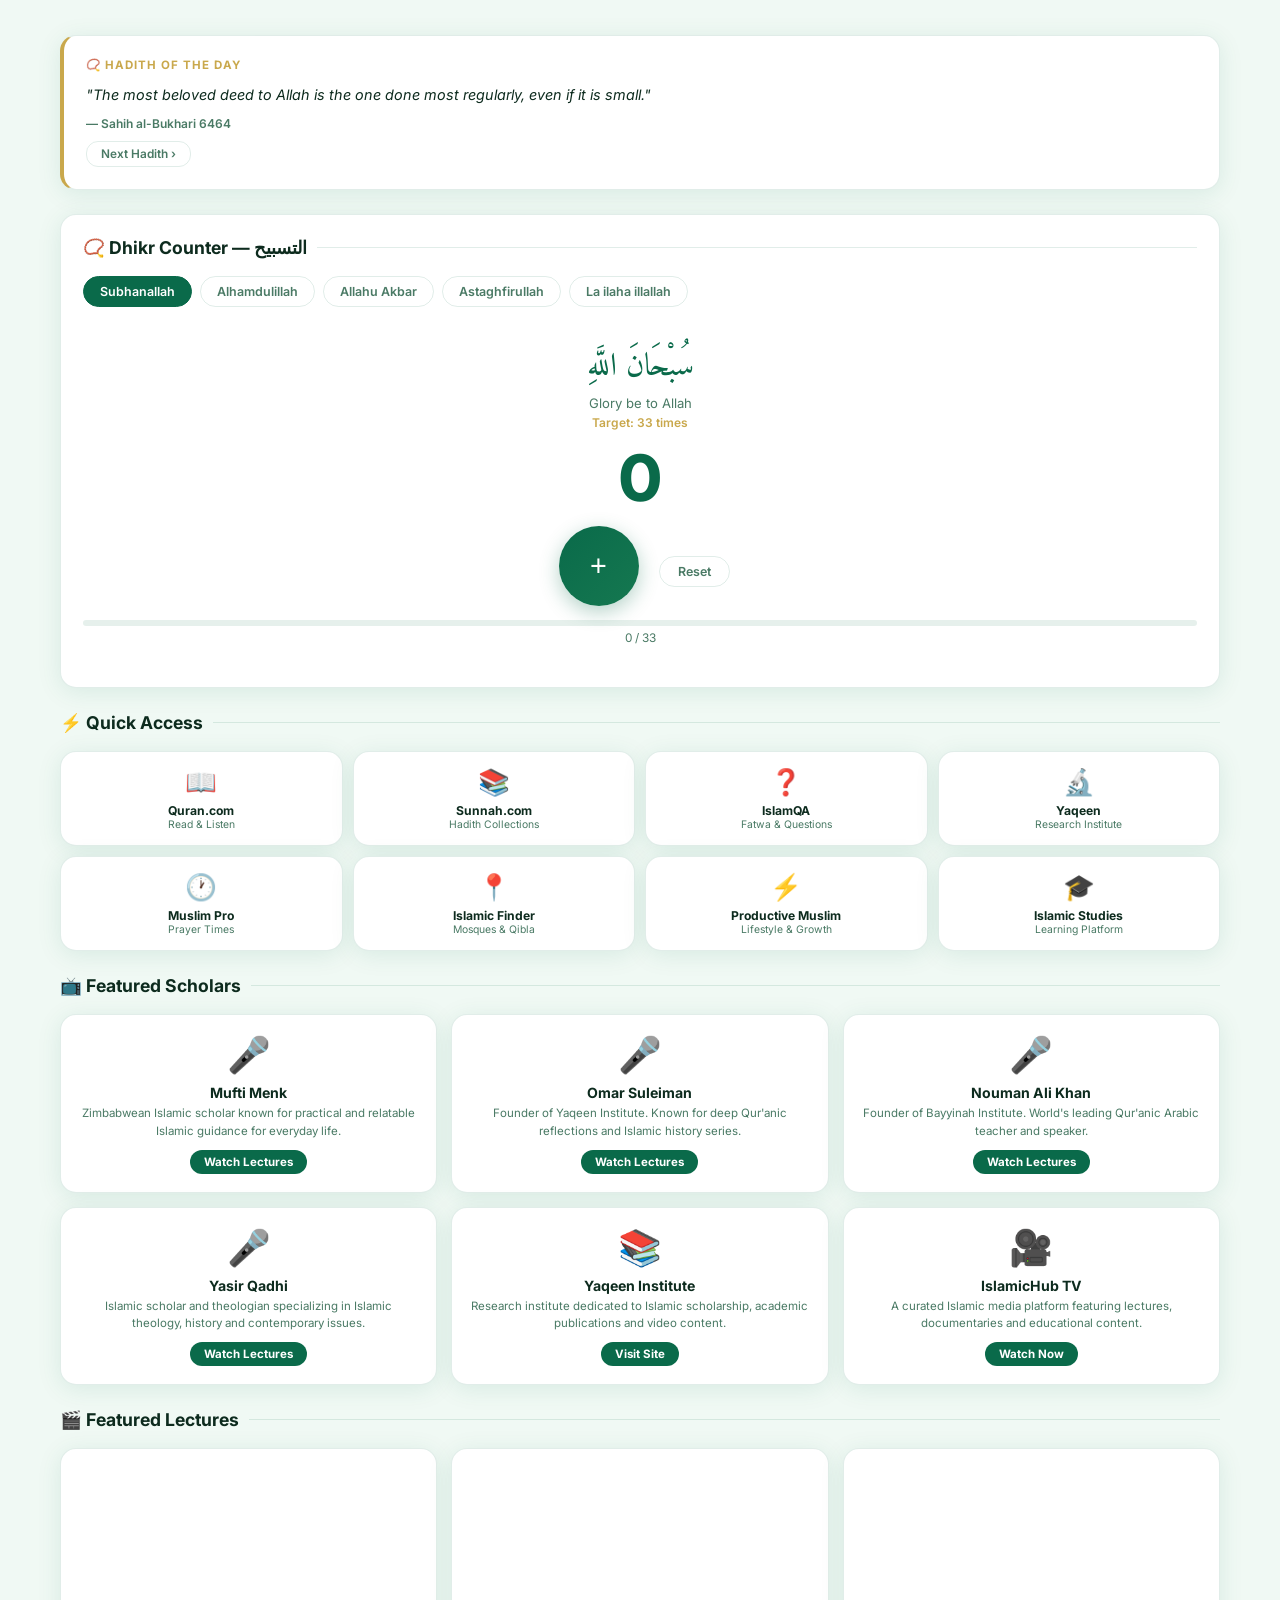
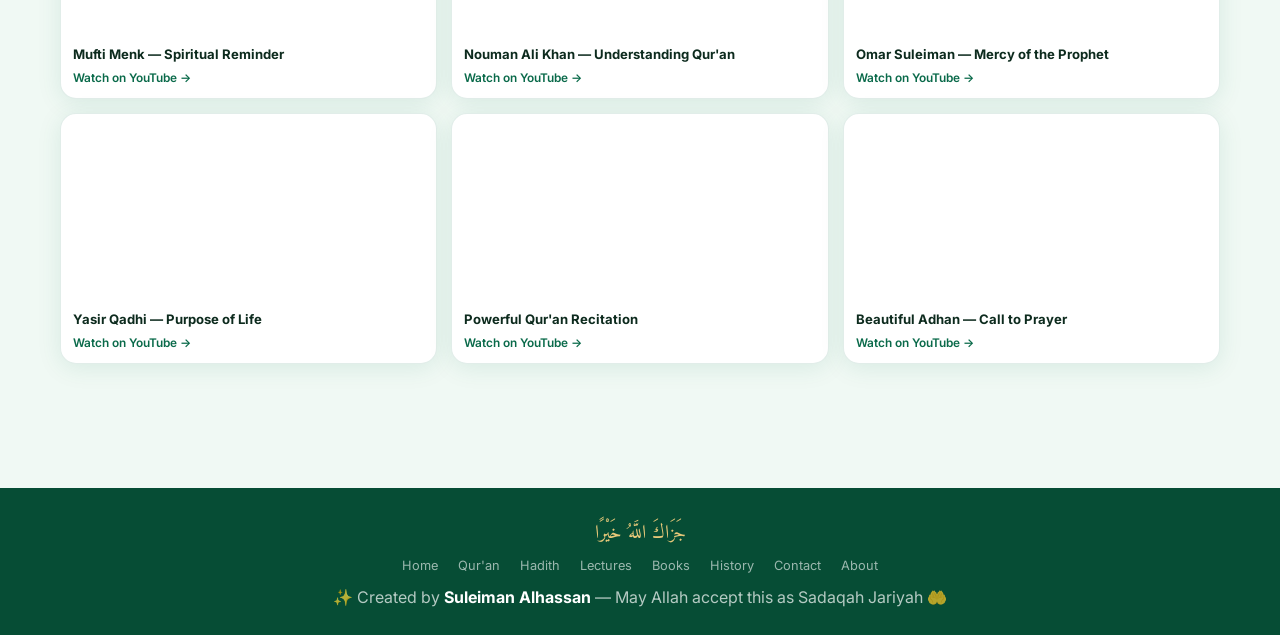
==== commit 86acdbb0: "feat: add Suleiman Play Store promo banner on homepage" ====
--- a/index.html
+++ b/index.html
@@ -15,6 +15,58 @@
 </head>
 <body>
 
+<!-- SULEIMAN PLAY STORE PROMO BANNER -->
+<div id="store-promo-banner" style="
+  background: linear-gradient(135deg, #1a1a2e 0%, #16213e 50%, #0f3460 100%);
+  color: #fff;
+  padding: 10px 16px;
+  display: flex;
+  align-items: center;
+  justify-content: space-between;
+  gap: 10px;
+  position: sticky;
+  top: 0;
+  z-index: 9999;
+  box-shadow: 0 2px 12px rgba(0,0,0,0.4);
+  font-family: inherit;
+">
+  <div style="display:flex;align-items:center;gap:10px;flex:1;min-width:0;">
+    <span style="font-size:28px;flex-shrink:0;">🕌</span>
+    <div style="min-width:0;">
+      <div style="font-size:13px;font-weight:700;white-space:nowrap;overflow:hidden;text-overflow:ellipsis;">
+        📱 Suleiman Play Store is LIVE!
+      </div>
+      <div style="font-size:11px;color:rgba(255,255,255,0.7);white-space:nowrap;overflow:hidden;text-overflow:ellipsis;">
+        Islamic apps, tools & more — all in one place
+      </div>
+    </div>
+  </div>
+  <a href="https://suleiman-play-store.vercel.app" target="_blank" style="
+    background: linear-gradient(135deg, #f39c12, #e67e22);
+    color: #fff;
+    padding: 7px 14px;
+    border-radius: 20px;
+    font-size: 12px;
+    font-weight: 700;
+    text-decoration: none;
+    white-space: nowrap;
+    flex-shrink: 0;
+    box-shadow: 0 2px 8px rgba(243,156,18,0.4);
+  ">Explore ›</a>
+  <button onclick="document.getElementById('store-promo-banner').style.display='none'" style="
+    background: none;
+    border: none;
+    color: rgba(255,255,255,0.5);
+    font-size: 18px;
+    cursor: pointer;
+    padding: 0 0 0 4px;
+    flex-shrink: 0;
+    line-height: 1;
+  ">×</button>
+</div>
+<!-- END PROMO BANNER -->
+
+
 <!-- SPLASH -->
 <div id="splash">
   <div class="splash-moon">🌙</div>
